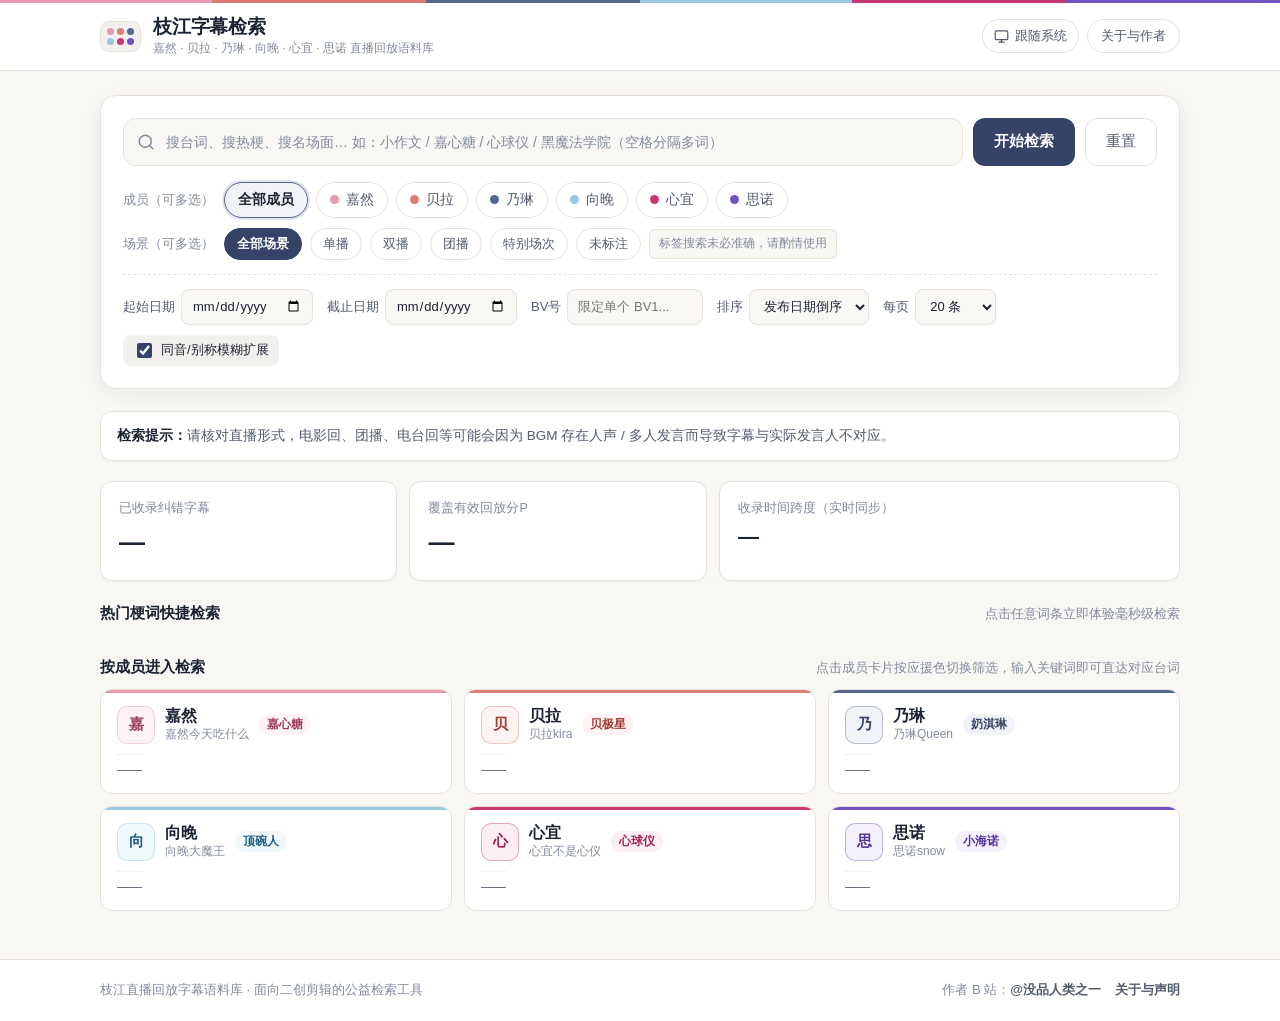
==== frontend/index.html @ accd6d3c "feat: add privacy-friendly visitor metrics (UV/PV) and auto/manual dark mode" ====
<!doctype html>
<html lang="zh-CN">
<head>
  <meta charset="utf-8" />
  <meta name="viewport" content="width=device-width, initial-scale=1" />
  <meta name="color-scheme" content="light dark" />
  <meta name="description" content="枝江直播回放 AI 字幕语料库检索：覆盖嘉然、贝拉、乃琳、向晚、心宜、思诺近 6 年直播回放，面向二创剪辑的毫秒级台词与热梗检索工具。" />
  <title>枝江字幕检索 · 直播回放台词与热梗语料库</title>
  <script>
    (function () {
      try {
        var mode = localStorage.getItem("zj_theme") || "auto";
        if (mode !== "light" && mode !== "dark" && mode !== "auto") mode = "auto";
        var isDark = mode === "dark" || (mode === "auto" && window.matchMedia && window.matchMedia("(prefers-color-scheme: dark)").matches);
        document.documentElement.dataset.themeMode = mode;
        document.documentElement.dataset.theme = isDark ? "dark" : "light";
      } catch (e) {}
    })();
  </script>
  <link rel="stylesheet" href="./styles.css?v=20261127" />
</head>
<body>
  <div class="spectrum-bar" aria-hidden="true"></div>

  <header class="site-header">
    <div class="header-inner">
      <div class="brand" id="brandHome" role="button" tabindex="0" title="返回首页总览">
        <div class="brand-mark" aria-hidden="true">
          <span style="background:var(--c-jiaran)"></span>
          <span style="background:var(--c-beila)"></span>
          <span style="background:var(--c-nailin)"></span>
          <span style="background:var(--c-xiangwan)"></span>
          <span style="background:var(--c-xinyi)"></span>
          <span style="background:var(--c-sinuo)"></span>
        </div>
        <div>
          <h1 class="brand-title">枝江字幕检索</h1>
          <span class="brand-sub">嘉然 · 贝拉 · 乃琳 · 向晚 · 心宜 · 思诺 直播回放语料库</span>
        </div>
      </div>

      <nav class="header-nav" aria-label="站点导航">
        <button type="button" class="nav-btn theme-btn" id="themeToggleBtn" title="切换显示主题（跟随系统 / 浅色 / 深色）">
          <span class="theme-icon" id="themeIcon" aria-hidden="true"></span>
          <span id="themeLabel">跟随系统</span>
        </button>
        <button type="button" class="nav-btn" id="aboutBtn">关于与作者</button>
      </nav>
    </div>
  </header>

  <main class="main-wrap">
    <section class="search-panel" aria-label="字幕检索条件">
      <form class="search-box-row" id="searchForm">
        <div class="input-shell">
          <span class="input-icon" aria-hidden="true">
            <svg width="18" height="18" viewBox="0 0 24 24" fill="none" stroke="currentColor" stroke-width="2" stroke-linecap="round" stroke-linejoin="round">
              <circle cx="11" cy="11" r="8"></circle>
              <line x1="21" y1="21" x2="16.65" y2="16.65"></line>
            </svg>
          </span>
          <input
            id="qInput"
            class="search-input"
            type="text"
            autocomplete="off"
            placeholder="搜台词、搜热梗、搜名场面… 如：小作文 / 嘉心糖 / 心球仪 / 黑魔法学院（空格分隔多词）"
          />
          <button type="button" id="clearInputBtn" class="clear-btn hidden" aria-label="清空输入">
            <svg width="15" height="15" viewBox="0 0 24 24" fill="none" stroke="currentColor" stroke-width="2.2" stroke-linecap="round">
              <line x1="18" y1="6" x2="6" y2="18"></line>
              <line x1="6" y1="6" x2="18" y2="18"></line>
            </svg>
          </button>
        </div>
        <button type="submit" class="btn btn-primary">开始检索</button>
        <button type="button" id="resetBtn" class="btn btn-ghost">重置</button>
      </form>

      <div class="member-strip" id="memberStrip" role="group" aria-label="按成员多选筛选"></div>

      <div class="scene-strip" id="sceneStrip" role="group" aria-label="按场景多选筛选">
        <span class="strip-label">场景（可多选）</span>
        <button type="button" class="scene-chip active" data-scene="">全部场景</button>
        <button type="button" class="scene-chip" data-scene="solo">单播</button>
        <button type="button" class="scene-chip" data-scene="duo">双播</button>
        <button type="button" class="scene-chip" data-scene="group">团播</button>
        <button type="button" class="scene-chip" data-scene="special">特别场次</button>
        <button type="button" class="scene-chip" data-scene="unknown">未标注</button>
        <span class="scene-caveat">标签搜索未必准确，请酌情使用</span>
      </div>

      <div class="filters-bar">
        <label class="filter-item">
          <span>起始日期</span>
          <input id="dateFrom" type="date" />
        </label>

        <label class="filter-item">
          <span>截止日期</span>
          <input id="dateTo" type="date" />
        </label>

        <label class="filter-item">
          <span>BV号</span>
          <input id="bvidFilter" type="text" placeholder="限定单个 BV1..." style="width:136px;" />
        </label>

        <label class="filter-item">
          <span>排序</span>
          <select id="sortFilter">
            <option value="date_desc">发布日期倒序</option>
            <option value="date_asc">发布日期正序</option>
            <option value="relevance">关键词相关度</option>
          </select>
        </label>

        <label class="filter-item">
          <span>每页</span>
          <select id="pageSizeFilter">
            <option value="20" selected>20 条</option>
            <option value="50">50 条</option>
            <option value="100">100 条</option>
          </select>
        </label>

        <label class="fuzzy-check" title="自动同时匹配同音字与常见别称，例如搜 小海诺 同时命中 小海螺/小螺">
          <input id="fuzzyToggle" type="checkbox" checked />
          <span>同音/别称模糊扩展</span>
        </label>
      </div>
    </section>

    <!-- 默认首页总览态（不展示全量字幕，避免加载卡顿） -->
    <section class="landing-board" id="landingBoard" aria-label="语料库总览与快捷入口">
      <div class="announcement-card hidden" id="announcementCard" aria-label="站点公告与更新动态">
        <div class="announcement-head">
          <div class="announcement-title">
            <span class="announcement-dot" aria-hidden="true"></span>
            <span>站点公告 · 更新动态</span>
          </div>
          <span class="announcement-meta" id="announcementMeta"></span>
        </div>
        <ul class="announcement-list" id="announcementList"></ul>
        <button type="button" class="announcement-toggle hidden" id="announcementToggle">展开更多公告</button>
      </div>

      <div class="notice-banner" role="note">
        <strong>检索提示：</strong>请核对直播形式，电影回、团播、电台回等可能会因为 BGM 存在人声 / 多人发言而导致字幕与实际发言人不对应。
      </div>

      <div class="stats-strip">
        <div class="stat-card">
          <div class="stat-label">已收录纠错字幕</div>
          <div class="stat-value" id="statTotalLines">—</div>
        </div>
        <div class="stat-card">
          <div class="stat-label">覆盖有效回放分P</div>
          <div class="stat-value" id="statTotalParts">—</div>
        </div>
        <div class="stat-card stat-card-wide">
          <div class="stat-label">收录时间跨度（实时同步）</div>
          <div class="stat-value stat-value-date" id="statDateRange">—</div>
          <div class="stat-latest" id="statLatestVideo"></div>
          <div class="stat-sub" id="statUpdatedAt"></div>
        </div>
      </div>

      <div>
        <div class="section-head">
          <h2>热门梗词快捷检索</h2>
          <span>点击任意词条立即体验毫秒级检索</span>
        </div>
        <div class="hot-tags" id="hotTags"></div>
      </div>

      <div>
        <div class="section-head">
          <h2>按成员进入检索</h2>
          <span>点击成员卡片按应援色切换筛选，输入关键词即可直达对应台词</span>
        </div>
        <div class="member-grid" id="memberGrid"></div>
      </div>
    </section>

    <!-- 检索结果态（含页面上方与下方双翻页/选页栏） -->
    <section class="results-section hidden" id="resultsSection" aria-label="检索结果">
      <div class="result-summary-bar">
        <span id="resultSummaryText">—</span>
        <span id="expandedHint" class="expanded-hint hidden"></span>
      </div>

      <div class="pager-bar hidden" id="pagerTop" aria-label="顶部翻页导航"></div>

      <div class="hit-list" id="hitList"></div>

      <div class="pager-bar hidden" id="pagerBottom" aria-label="底部翻页导航"></div>
    </section>
  </main>

  <footer class="site-footer">
    <div class="footer-inner">
      <div class="footer-left">
        <div>枝江直播回放字幕语料库 · 面向二创剪辑的公益检索工具</div>
        <div class="footer-metrics hidden" id="footerVisitorStats" aria-label="站点访问统计"></div>
      </div>
      <div class="footer-links">
        <span>作者 B 站：<a id="footerAuthorLink" href="https://space.bilibili.com/396896138" target="_blank" rel="noopener noreferrer">@没品人类之一</a></span>
        <a id="footerGithubLink" class="hidden" href="#" target="_blank" rel="noopener noreferrer">GitHub 开源项目</a>
        <a href="#" id="footerAboutBtn">关于与声明</a>
      </div>
    </div>
  </footer>

  <!-- 作者与开源项目弹窗 -->
  <div class="modal-backdrop hidden" id="aboutModal" role="dialog" aria-modal="true" aria-labelledby="modalTitle">
    <div class="modal-card">
      <div class="modal-head">
        <h3 id="modalTitle">关于枝江字幕检索与作者</h3>
        <button type="button" class="nav-btn" id="closeModalBtn">关闭</button>
      </div>
      <div class="info-list">
        <div class="info-row">
          <span>项目作者</span>
          <a id="modalAuthorLink" href="https://space.bilibili.com/396896138" target="_blank" rel="noopener noreferrer">B站 @没品人类之一</a>
        </div>
        <div class="info-row">
          <span>GitHub 项目</span>
          <a id="modalGithubLink" href="#" target="_blank" rel="noopener noreferrer">待配置</a>
        </div>
      </div>
      <p class="modal-note">
        本项目由 <strong>@没品人类之一</strong> 搭建，面向二创剪辑师与粉丝提供直播回放台词与名场面快速检索。
        字幕数据定期更新（主要看我什么时候有时间更新，一般不会超过三天）。
        如果你在使用过程中发现识别错词、功能 Bug、场景标签误差，或有新的热梗词条与功能建议，<strong>非常欢迎通过 B 站私信 / 评论或 GitHub Issue 反馈交流！</strong>
      </p>
      <p class="modal-note" style="margin-top:10px;">
        程序源码、纠错词表与前后端架构均已开源（2 GB 级完整 SQLite 语料文件体量较大，托管于云端只读接口，不包含在 Git 代码仓库内）。
        所有字幕来自 B 站公开直播回放自带 AI 字幕与本地语音识别补录，点击链接直达 B 站原视频，版权归原作者及对应版权方所有。
      </p>
    </div>
  </div>

  <script src="./config.js?v=20261127"></script>
  <script src="./app.js?v=20261127"></script>
</body>
</html>
---- frontend/styles.css ----
:root {
  /* 枝江暖瓷白编排基底 */
  --bg: #f8f7f4;
  --surface: #ffffff;
  --surface-subtle: #f2f0ec;
  --border: #e6e2da;
  --border-strong: #d4cfc5;
  --ink: #1b2232;
  --ink-secondary: #535c6e;
  --ink-muted: #828a9c;

  /* 6 位成员官方应援色与无障碍可读文字配对 */
  --c-jiaran: #e799b0;
  --c-jiaran-bg: #fdf3f6;
  --c-jiaran-ink: #9c3a5a;

  --c-beila: #db7d74;
  --c-beila-bg: #fdf3f2;
  --c-beila-ink: #a13a31;

  --c-nailin: #576690;
  --c-nailin-bg: #f1f3f8;
  --c-nailin-ink: #364369;

  --c-xiangwan: #9ac8e2;
  --c-xiangwan-bg: #f0f8fc;
  --c-xiangwan-ink: #225f80;

  --c-xinyi: #c93773;
  --c-xinyi-bg: #fceff4;
  --c-xinyi-ink: #9d2256;

  --c-sinuo: #7252c0;
  --c-sinuo-bg: #f4f1fb;
  --c-sinuo-ink: #513399;

  /* 动态当前主题强调色（默认枝江靛蓝，选中成员后平滑切换为其应援色） */
  --accent: #576690;
  --accent-bg: #f1f3f8;
  --accent-ink: #364369;
  --btn-primary-bg: var(--accent-ink);
  --btn-primary-fg: #ffffff;
  --header-bg: rgba(255, 255, 255, 0.92);
  --mark-bg: color-mix(in srgb, var(--m-color, #e799b0) 28%, #fff6c2);
  --mark-ink: var(--ink);
  --tag-change-bg: #eff7f1;
  --tag-change-ink: #24633e;
  --tag-change-border: #c5e3cf;
  --tag-warn-bg: #fdf6ea;
  --tag-warn-ink: #965712;
  --tag-warn-border: #f0d7ae;
  --modal-backdrop: rgba(27, 34, 50, 0.45);

  --radius-sm: 8px;
  --radius-md: 12px;
  --radius-lg: 16px;
  --shadow-sm: 0 1px 2px rgba(27, 34, 50, 0.04);
  --shadow-md: 0 6px 20px rgba(27, 34, 50, 0.06);
  --font-sans: "PingFang SC", "HarmonyOS Sans SC", "Microsoft YaHei", -apple-system, BlinkMacSystemFont, "Segoe UI", sans-serif;
  --font-mono: ui-monospace, "Cascadia Mono", "SFMono-Regular", Menlo, Consolas, monospace;
}

/* 枝江深邃夜幕主题（自动随系统切换或手动开启） */
html[data-theme="dark"] {
  color-scheme: dark;
  --bg: #11141c;
  --surface: #181c27;
  --surface-subtle: #222838;
  --border: #2c3345;
  --border-strong: #404a64;
  --ink: #eef1f8;
  --ink-secondary: #b5bfd3;
  --ink-muted: #828da6;

  --c-jiaran-bg: rgba(231, 153, 176, 0.14);
  --c-jiaran-ink: #f4b8c9;
  --c-beila-bg: rgba(219, 125, 116, 0.14);
  --c-beila-ink: #f0a39b;
  --c-nailin-bg: rgba(135, 152, 200, 0.16);
  --c-nailin-ink: #b3c1e8;
  --c-xiangwan-bg: rgba(154, 200, 226, 0.14);
  --c-xiangwan-ink: #b5DCF2;
  --c-xinyi-bg: rgba(224, 92, 148, 0.16);
  --c-xinyi-ink: #f594bc;
  --c-sinuo-bg: rgba(154, 126, 224, 0.16);
  --c-sinuo-ink: #c3b0f2;

  --accent: #8798c8;
  --accent-bg: rgba(135, 152, 200, 0.16);
  --accent-ink: #b3c1e8;
  --btn-primary-bg: var(--accent);
  --btn-primary-fg: #10131b;
  --header-bg: rgba(24, 28, 39, 0.88);
  --mark-bg: color-mix(in srgb, var(--m-color, #e799b0) 34%, #3c3217);
  --mark-ink: #fff6d1;
  --tag-change-bg: rgba(46, 160, 96, 0.16);
  --tag-change-ink: #7ee2a8;
  --tag-change-border: rgba(46, 160, 96, 0.34);
  --tag-warn-bg: rgba(230, 158, 48, 0.16);
  --tag-warn-ink: #f6c471;
  --tag-warn-border: rgba(230, 158, 48, 0.34);
  --modal-backdrop: rgba(5, 8, 15, 0.68);
  --shadow-sm: 0 1px 2px rgba(0, 0, 0, 0.25);
  --shadow-md: 0 8px 24px rgba(0, 0, 0, 0.35);
}

* {
  box-sizing: border-box;
}

html {
  scroll-behavior: smooth;
  -webkit-text-size-adjust: 100%;
}

body {
  margin: 0;
  background: var(--bg);
  color: var(--ink);
  font-family: var(--font-sans);
  font-size: 15px;
  line-height: 1.6;
  overflow-x: hidden;
  min-height: 100vh;
  display: flex;
  flex-direction: column;
}

/* 顶部 3px 枝江六色光谱识别线 */
.spectrum-bar {
  height: 3px;
  width: 100%;
  background: linear-gradient(
    90deg,
    var(--c-jiaran) 0%,
    var(--c-jiaran) 16.6%,
    var(--c-beila) 16.6%,
    var(--c-beila) 33.3%,
    var(--c-nailin) 33.3%,
    var(--c-nailin) 50%,
    var(--c-xiangwan) 50%,
    var(--c-xiangwan) 66.6%,
    var(--c-xinyi) 66.6%,
    var(--c-xinyi) 83.3%,
    var(--c-sinuo) 83.3%,
    var(--c-sinuo) 100%
  );
  position: sticky;
  top: 0;
  z-index: 40;
}

.site-header {
  background: var(--header-bg);
  backdrop-filter: blur(12px);
  -webkit-backdrop-filter: blur(12px);
  border-bottom: 1px solid var(--border);
  position: sticky;
  top: 3px;
  z-index: 30;
}

.header-inner {
  max-width: 1120px;
  margin: 0 auto;
  padding: 12px 20px;
  display: flex;
  align-items: center;
  justify-content: space-between;
  gap: 16px;
}

.brand {
  display: flex;
  align-items: center;
  gap: 12px;
  text-decoration: none;
  color: inherit;
  cursor: pointer;
}

.brand-mark {
  display: grid;
  grid-template-columns: repeat(3, 7px);
  gap: 3px;
  padding: 6px;
  background: var(--surface-subtle);
  border: 1px solid var(--border);
  border-radius: 9px;
}

.brand-mark span {
  width: 7px;
  height: 7px;
  border-radius: 50%;
  display: block;
}

.brand-title {
  margin: 0;
  font-size: clamp(16px, 2vw, 19px);
  font-weight: 700;
  letter-spacing: -0.01em;
  line-height: 1.25;
}

.brand-sub {
  font-size: 12px;
  color: var(--ink-muted);
  display: block;
}

.header-nav {
  display: flex;
  align-items: center;
  gap: 8px;
}

.nav-btn {
  display: inline-flex;
  align-items: center;
  gap: 6px;
  padding: 7px 13px;
  border-radius: 999px;
  border: 1px solid var(--border);
  background: var(--surface);
  color: var(--ink-secondary);
  font-size: 13px;
  font-weight: 500;
  text-decoration: none;
  cursor: pointer;
  transition: border-color 0.15s, background 0.15s, color 0.15s;
}

.nav-btn:hover {
  border-color: var(--border-strong);
  background: var(--surface-subtle);
  color: var(--ink);
}

.theme-btn {
  padding: 7px 11px;
}

.theme-icon {
  display: inline-flex;
  align-items: center;
  justify-content: center;
  width: 15px;
  height: 15px;
}

.main-wrap {
  max-width: 1120px;
  width: 100%;
  margin: 0 auto;
  padding: 24px 20px 48px;
  flex: 1;
}

/* 搜索主控面板 */
.search-panel {
  background: var(--surface);
  border: 1px solid var(--border);
  border-radius: var(--radius-lg);
  padding: 22px;
  box-shadow: var(--shadow-md);
  transition: border-color 0.2s;
}

.search-box-row {
  display: flex;
  gap: 10px;
  align-items: stretch;
}

.input-shell {
  position: relative;
  flex: 1;
  display: flex;
  align-items: center;
}

.input-icon {
  position: absolute;
  left: 14px;
  color: var(--ink-muted);
  pointer-events: none;
  display: inline-flex;
}

.search-input {
  width: 100%;
  min-height: 48px;
  padding: 11px 40px 11px 42px;
  font-size: 15.5px;
  font-family: inherit;
  color: var(--ink);
  background: var(--bg);
  border: 1.5px solid var(--border);
  border-radius: var(--radius-md);
  outline: none;
  transition: border-color 0.15s, background 0.15s, box-shadow 0.15s;
}

.search-input::placeholder {
  color: var(--ink-muted);
  font-size: 14px;
}

.search-input:focus {
  background: var(--surface);
  border-color: var(--accent);
  box-shadow: 0 0 0 3px color-mix(in srgb, var(--accent) 16%, transparent);
}

.clear-btn {
  position: absolute;
  right: 10px;
  width: 28px;
  height: 28px;
  border: none;
  background: transparent;
  color: var(--ink-muted);
  border-radius: 50%;
  cursor: pointer;
  display: inline-flex;
  align-items: center;
  justify-content: center;
}

.clear-btn:hover {
  background: var(--surface-subtle);
  color: var(--ink);
}

.btn {
  display: inline-flex;
  align-items: center;
  justify-content: center;
  gap: 6px;
  min-height: 44px;
  padding: 0 20px;
  border-radius: var(--radius-md);
  border: 1px solid transparent;
  font-family: inherit;
  font-size: 14.5px;
  font-weight: 600;
  cursor: pointer;
  transition: transform 0.1s, opacity 0.15s, background 0.15s, border-color 0.15s;
  white-space: nowrap;
}

.btn:active {
  transform: translateY(1px);
}

.btn-primary {
  background: var(--btn-primary-bg);
  color: var(--btn-primary-fg);
}

.btn-primary:hover {
  opacity: 0.92;
}

.btn-ghost {
  background: var(--surface);
  color: var(--ink-secondary);
  border-color: var(--border);
  font-weight: 500;
}

.btn-ghost:hover {
  background: var(--surface-subtle);
  color: var(--ink);
}

.btn:disabled {
  opacity: 0.4;
  cursor: not-allowed;
  transform: none;
}

/* 成员应援色筛选条 */
.member-strip {
  display: flex;
  flex-wrap: wrap;
  gap: 8px;
  margin-top: 16px;
  align-items: center;
}

.strip-label {
  font-size: 13px;
  color: var(--ink-muted);
  margin-right: 2px;
}

.member-chip {
  display: inline-flex;
  align-items: center;
  gap: 7px;
  min-height: 36px;
  padding: 6px 13px;
  border-radius: 999px;
  border: 1.5px solid var(--border);
  background: var(--surface);
  color: var(--ink-secondary);
  font-family: inherit;
  font-size: 13.5px;
  font-weight: 500;
  cursor: pointer;
  transition: all 0.15s ease;
}

.member-chip:hover {
  border-color: var(--chip-color, var(--border-strong));
  background: var(--chip-bg, var(--surface-subtle));
  color: var(--chip-ink, var(--ink));
}

.member-chip.active {
  border-color: var(--chip-color, var(--ink));
  background: var(--chip-bg, var(--surface-subtle));
  color: var(--chip-ink, var(--ink));
  font-weight: 700;
  box-shadow: 0 0 0 2px color-mix(in srgb, var(--chip-color, #576690) 18%, transparent);
}

.color-dot {
  width: 9px;
  height: 9px;
  border-radius: 50%;
  flex-shrink: 0;
  background: var(--chip-color, #576690);
}

/* 场景多选条 */
.scene-strip {
  display: flex;
  flex-wrap: wrap;
  gap: 8px;
  margin-top: 10px;
  align-items: center;
}

.scene-chip {
  display: inline-flex;
  align-items: center;
  min-height: 32px;
  padding: 4px 12px;
  border-radius: 999px;
  border: 1px solid var(--border);
  background: var(--surface);
  color: var(--ink-secondary);
  font-family: inherit;
  font-size: 13px;
  font-weight: 500;
  cursor: pointer;
  transition: all 0.14s ease;
}

.scene-chip:hover {
  border-color: var(--accent);
  background: var(--accent-bg);
  color: var(--accent-ink);
}

.scene-chip.active {
  border-color: var(--btn-primary-bg);
  background: var(--btn-primary-bg);
  color: var(--btn-primary-fg);
  font-weight: 600;
}

/* 二级筛选栏 */
.filters-bar {
  margin-top: 14px;
  padding-top: 14px;
  border-top: 1px dashed var(--border);
  display: flex;
  flex-wrap: wrap;
  gap: 10px 14px;
  align-items: center;
  font-size: 13px;
  color: var(--ink-secondary);
}

.filter-item {
  display: inline-flex;
  align-items: center;
  gap: 6px;
}

.filter-item select,
.filter-item input[type="date"],
.filter-item input[type="text"] {
  min-height: 36px;
  padding: 5px 10px;
  border: 1px solid var(--border);
  border-radius: var(--radius-sm);
  background: var(--bg);
  color: var(--ink);
  font-family: inherit;
  font-size: 13px;
  outline: none;
}

.filter-item select:focus,
.filter-item input:focus {
  border-color: var(--accent);
  background: var(--surface);
}

.fuzzy-check {
  display: inline-flex;
  align-items: center;
  gap: 6px;
  cursor: pointer;
  user-select: none;
  padding: 5px 10px;
  border-radius: var(--radius-sm);
  background: var(--surface-subtle);
  color: var(--ink);
  font-weight: 500;
}

.fuzzy-check input {
  accent-color: var(--accent-ink);
  width: 15px;
  height: 15px;
}

.scene-caveat {
  font-size: 12px;
  color: var(--ink-muted);
  background: var(--bg);
  border: 1px solid var(--border);
  border-radius: 6px;
  padding: 4px 9px;
}

.announcement-card {
  background: var(--surface);
  border: 1px solid var(--border);
  border-left: 3.5px solid var(--accent);
  border-radius: var(--radius-md);
  padding: 13px 16px;
  box-shadow: var(--shadow-sm);
}

.announcement-head {
  display: flex;
  align-items: center;
  justify-content: space-between;
  gap: 10px;
  margin-bottom: 8px;
}

.announcement-title {
  display: inline-flex;
  align-items: center;
  gap: 7px;
  font-size: 13.5px;
  font-weight: 700;
  color: var(--ink);
}

.announcement-dot {
  width: 7px;
  height: 7px;
  border-radius: 50%;
  background: var(--accent);
  box-shadow: 0 0 0 3px color-mix(in srgb, var(--accent) 22%, transparent);
  flex-shrink: 0;
}

.announcement-meta {
  font-size: 12px;
  color: var(--ink-muted);
  font-variant-numeric: tabular-nums;
}

.announcement-list {
  list-style: none;
  margin: 0;
  padding: 0;
  display: flex;
  flex-direction: column;
  gap: 7px;
}

.announcement-item {
  display: flex;
  align-items: baseline;
  gap: 9px;
  font-size: 13.5px;
  line-height: 1.6;
  color: var(--ink-secondary);
}

.announcement-tag {
  display: inline-flex;
  align-items: center;
  padding: 1px 8px;
  border-radius: 999px;
  font-size: 11.5px;
  font-weight: 600;
  white-space: nowrap;
  flex-shrink: 0;
  border: 1px solid transparent;
}

.announcement-tag.tag-info {
  background: var(--accent-bg);
  color: var(--accent-ink);
  border-color: color-mix(in srgb, var(--accent) 28%, transparent);
}

.announcement-tag.tag-change {
  background: var(--tag-change-bg);
  color: var(--tag-change-ink);
  border-color: var(--tag-change-border);
}

.announcement-tag.tag-warn {
  background: var(--tag-warn-bg);
  color: var(--tag-warn-ink);
  border-color: var(--tag-warn-border);
}

.announcement-text {
  flex: 1;
  min-width: 0;
  color: var(--ink);
}

.announcement-date {
  font-size: 12px;
  color: var(--ink-muted);
  white-space: nowrap;
  font-variant-numeric: tabular-nums;
  flex-shrink: 0;
}

.announcement-toggle {
  margin-top: 8px;
  padding: 0;
  border: none;
  background: transparent;
  color: var(--accent-ink);
  font-family: inherit;
  font-size: 12.5px;
  font-weight: 600;
  cursor: pointer;
}

.announcement-toggle:hover {
  text-decoration: underline;
}

.notice-banner {
  background: var(--surface);
  border: 1px solid var(--border);
  border-radius: var(--radius-md);
  padding: 13px 16px;
  font-size: 13.5px;
  line-height: 1.65;
  color: var(--ink-secondary);
  box-shadow: var(--shadow-sm);
}

.notice-banner strong {
  color: var(--ink);
}

/* 首页空查询引导面板（不拉取全量字幕，避免卡顿） */
.landing-board {
  margin-top: 22px;
  display: flex;
  flex-direction: column;
  gap: 20px;
}

.stats-strip {
  display: grid;
  grid-template-columns: minmax(0, 1fr) minmax(0, 1fr) minmax(0, 1.55fr);
  gap: 12px;
}

.stat-card {
  background: var(--surface);
  border: 1px solid var(--border);
  border-radius: var(--radius-md);
  padding: 16px 18px;
  box-shadow: var(--shadow-sm);
}

.stat-label {
  font-size: 12.5px;
  color: var(--ink-muted);
  margin-bottom: 4px;
}

.stat-value {
  font-size: clamp(20px, 2.6vw, 26px);
  font-weight: 700;
  letter-spacing: -0.02em;
  color: var(--ink);
  font-variant-numeric: tabular-nums;
}

.stat-value-date {
  font-size: clamp(16px, 1.9vw, 21px);
  line-height: 1.35;
}

.stat-latest {
  margin-top: 6px;
  font-size: 12.5px;
  line-height: 1.45;
  color: var(--ink-secondary);
  display: -webkit-box;
  -webkit-line-clamp: 2;
  -webkit-box-orient: vertical;
  overflow: hidden;
}

.stat-latest:empty {
  display: none;
}

.stat-latest-label {
  color: var(--ink-muted);
}

.stat-latest-up {
  display: inline-block;
  font-weight: 600;
  color: var(--latest-ink, var(--accent-ink));
  margin-right: 3px;
}

.stat-latest a {
  color: var(--ink);
  text-decoration: none;
  border-bottom: 1px dashed var(--border-strong);
  transition: color 0.14s, border-color 0.14s;
}

.stat-latest a:hover {
  color: var(--accent-ink);
  border-bottom-color: var(--accent-ink);
}

.stat-sub {
  margin-top: 4px;
  font-size: 12px;
  color: var(--ink-muted);
  font-variant-numeric: tabular-nums;
}

.section-head {
  display: flex;
  align-items: baseline;
  justify-content: space-between;
  gap: 12px;
  margin-bottom: 10px;
}

.section-head h2 {
  margin: 0;
  font-size: 15px;
  font-weight: 700;
  color: var(--ink);
}

.section-head span {
  font-size: 12.5px;
  color: var(--ink-muted);
}

.hot-tags {
  display: flex;
  flex-wrap: wrap;
  gap: 8px;
}

.hot-tag {
  min-height: 34px;
  padding: 5px 13px;
  border-radius: 999px;
  border: 1px solid var(--border);
  background: var(--surface);
  color: var(--ink-secondary);
  font-family: inherit;
  font-size: 13px;
  cursor: pointer;
  transition: all 0.15s;
}

.hot-tag:hover {
  border-color: var(--accent);
  background: var(--accent-bg);
  color: var(--accent-ink);
}

.member-grid {
  display: grid;
  grid-template-columns: repeat(3, minmax(0, 1fr));
  gap: 12px;
}

.member-card {
  background: var(--surface);
  border: 1px solid var(--border);
  border-radius: var(--radius-md);
  padding: 16px;
  cursor: pointer;
  text-align: left;
  font-family: inherit;
  display: flex;
  flex-direction: column;
  gap: 10px;
  transition: transform 0.15s, border-color 0.15s, box-shadow 0.15s;
  position: relative;
  overflow: hidden;
}

.member-card::before {
  content: "";
  position: absolute;
  top: 0;
  left: 0;
  right: 0;
  height: 3px;
  background: var(--m-color);
}

.member-card:hover {
  transform: translateY(-2px);
  border-color: var(--m-color);
  box-shadow: var(--shadow-md);
}

.member-card-top {
  display: flex;
  align-items: center;
  justify-content: space-between;
  gap: 10px;
}

.member-avatar {
  width: 38px;
  height: 38px;
  border-radius: 10px;
  background: var(--m-bg);
  color: var(--m-ink);
  border: 1px solid color-mix(in srgb, var(--m-color) 40%, transparent);
  display: inline-flex;
  align-items: center;
  justify-content: center;
  font-weight: 700;
  font-size: 15px;
  flex-shrink: 0;
}

.member-id {
  display: flex;
  align-items: center;
  gap: 10px;
  min-width: 0;
}

.member-name {
  font-size: 15.5px;
  font-weight: 700;
  color: var(--ink);
  line-height: 1.2;
}

.member-official {
  font-size: 12px;
  color: var(--ink-muted);
  white-space: nowrap;
  overflow: hidden;
  text-overflow: ellipsis;
}

.fan-pill {
  font-size: 11.5px;
  font-weight: 600;
  padding: 3px 8px;
  border-radius: 999px;
  background: var(--m-bg);
  color: var(--m-ink);
  flex-shrink: 0;
}

.member-card-stats {
  display: flex;
  justify-content: space-between;
  font-size: 12.5px;
  color: var(--ink-secondary);
  padding-top: 8px;
  border-top: 1px solid var(--surface-subtle);
  font-variant-numeric: tabular-nums;
}

/* 检索结果区域与上下翻页栏 */
.results-section {
  margin-top: 20px;
}

.result-summary-bar {
  display: flex;
  flex-wrap: wrap;
  justify-content: space-between;
  align-items: center;
  gap: 10px;
  margin-bottom: 12px;
  font-size: 13.5px;
  color: var(--ink-secondary);
}

.expanded-hint {
  display: inline-flex;
  flex-wrap: wrap;
  gap: 6px;
  align-items: center;
  font-size: 12.5px;
  color: var(--accent-ink);
  background: var(--accent-bg);
  padding: 4px 10px;
  border-radius: 999px;
}

.pager-bar {
  display: flex;
  flex-wrap: wrap;
  align-items: center;
  justify-content: space-between;
  gap: 10px;
  background: var(--surface);
  border: 1px solid var(--border);
  border-radius: var(--radius-md);
  padding: 10px 14px;
  margin: 12px 0;
}

.pager-nav {
  display: flex;
  flex-wrap: wrap;
  align-items: center;
  gap: 5px;
}

.page-btn {
  min-width: 36px;
  min-height: 36px;
  padding: 0 10px;
  border-radius: var(--radius-sm);
  border: 1px solid var(--border);
  background: var(--surface);
  color: var(--ink-secondary);
  font-family: inherit;
  font-size: 13px;
  font-weight: 500;
  cursor: pointer;
  transition: all 0.12s;
  font-variant-numeric: tabular-nums;
}

.page-btn:hover:not(:disabled) {
  border-color: var(--accent);
  color: var(--accent-ink);
  background: var(--accent-bg);
}

.page-btn.active {
  background: var(--btn-primary-bg);
  border-color: var(--btn-primary-bg);
  color: var(--btn-primary-fg);
  font-weight: 700;
}

.page-btn:disabled {
  opacity: 0.38;
  cursor: not-allowed;
}

.page-ellipsis {
  padding: 0 4px;
  color: var(--ink-muted);
  font-size: 13px;
}

.pager-jump {
  display: flex;
  align-items: center;
  gap: 6px;
  font-size: 13px;
  color: var(--ink-secondary);
}

.pager-jump input {
  width: 62px;
  min-height: 34px;
  padding: 4px 8px;
  border: 1px solid var(--border);
  border-radius: var(--radius-sm);
  background: var(--bg);
  color: var(--ink);
  font-family: inherit;
  font-size: 13px;
  text-align: center;
}

.pager-jump input:focus {
  outline: none;
  border-color: var(--accent);
  background: var(--surface);
}

/* 字幕结果卡片 */
.hit-list {
  display: flex;
  flex-direction: column;
  gap: 10px;
}

.hit-card {
  background: var(--surface);
  border: 1px solid var(--border);
  border-radius: var(--radius-md);
  padding: 15px 18px;
  box-shadow: var(--shadow-sm);
  transition: border-color 0.15s, box-shadow 0.15s;
}

.hit-card:hover {
  border-color: var(--m-color, var(--border-strong));
  box-shadow: var(--shadow-md);
}

.hit-meta {
  display: flex;
  flex-wrap: wrap;
  align-items: center;
  gap: 8px;
  font-size: 12.5px;
  color: var(--ink-muted);
  margin-bottom: 9px;
}

.badge {
  display: inline-flex;
  align-items: center;
  gap: 5px;
  padding: 2px 9px;
  border-radius: 999px;
  font-size: 12px;
  font-weight: 600;
}

.badge-member {
  background: var(--m-bg, var(--surface-subtle));
  color: var(--m-ink, var(--ink));
  border: 1px solid color-mix(in srgb, var(--m-color, #576690) 35%, transparent);
}

.badge-scene {
  background: var(--surface-subtle);
  color: var(--ink-secondary);
  font-weight: 500;
}

.badge-time {
  font-family: var(--font-mono);
  background: var(--bg);
  color: var(--ink);
  border: 1px solid var(--border);
  border-radius: 6px;
  font-weight: 600;
}

.hit-content {
  font-size: 16.5px;
  line-height: 1.7;
  color: var(--ink);
  text-wrap: pretty;
  word-break: break-word;
}

mark {
  background: var(--mark-bg);
  color: var(--mark-ink);
  padding: 1px 3px;
  border-radius: 4px;
  font-weight: 600;
}

.hit-foot {
  margin-top: 10px;
  padding-top: 9px;
  border-top: 1px solid var(--surface-subtle);
  display: flex;
  flex-wrap: wrap;
  justify-content: space-between;
  align-items: center;
  gap: 8px 14px;
  font-size: 12.5px;
  color: var(--ink-muted);
}

.hit-title {
  flex: 1;
  min-width: 200px;
}

.hit-actions {
  display: flex;
  flex-wrap: wrap;
  gap: 10px;
  align-items: center;
}

.act-link {
  display: inline-flex;
  align-items: center;
  gap: 4px;
  background: none;
  border: none;
  padding: 4px 6px;
  border-radius: 6px;
  color: var(--m-ink, var(--accent-ink));
  font-family: inherit;
  font-size: 12.5px;
  font-weight: 600;
  text-decoration: none;
  cursor: pointer;
}

.act-link:hover {
  background: var(--m-bg, var(--accent-bg));
}

.ctx-drawer {
  margin-top: 10px;
  padding: 12px 14px;
  background: var(--bg);
  border: 1px solid var(--border);
  border-radius: var(--radius-sm);
  font-size: 13.5px;
  line-height: 1.65;
}

.ctx-row {
  display: flex;
  gap: 10px;
  padding: 3px 0;
}

.ctx-row.is-hit {
  font-weight: 700;
  color: var(--m-ink, var(--accent-ink));
}

.ctx-ts {
  font-family: var(--font-mono);
  font-size: 12px;
  color: var(--ink-muted);
  min-width: 62px;
  flex-shrink: 0;
}

.state-box {
  background: var(--surface);
  border: 1px solid var(--border);
  border-radius: var(--radius-md);
  padding: 42px 20px;
  text-align: center;
  color: var(--ink-secondary);
}

/* 页脚与作者信息 */
.site-footer {
  border-top: 1px solid var(--border);
  background: var(--surface);
  margin-top: auto;
}

.footer-inner {
  max-width: 1120px;
  margin: 0 auto;
  padding: 20px;
  display: flex;
  flex-wrap: wrap;
  justify-content: space-between;
  align-items: center;
  gap: 12px;
  font-size: 13px;
  color: var(--ink-muted);
}

.footer-left {
  display: flex;
  flex-direction: column;
  gap: 5px;
}

.footer-metrics {
  display: inline-flex;
  align-items: center;
  gap: 7px;
  font-size: 12px;
  color: var(--ink-secondary);
  font-variant-numeric: tabular-nums;
}

.footer-metrics-dot {
  width: 6px;
  height: 6px;
  border-radius: 50%;
  background: var(--accent);
  flex-shrink: 0;
}

.footer-metrics strong {
  color: var(--ink);
  font-weight: 600;
}

.footer-links {
  display: flex;
  flex-wrap: wrap;
  gap: 14px;
  align-items: center;
}

.footer-links a {
  color: var(--ink-secondary);
  text-decoration: none;
  font-weight: 600;
}

.footer-links a:hover {
  color: var(--accent-ink);
  text-decoration: underline;
}

/* 关于 / 作者弹窗 */
.modal-backdrop {
  position: fixed;
  inset: 0;
  background: var(--modal-backdrop);
  backdrop-filter: blur(4px);
  z-index: 60;
  display: flex;
  align-items: center;
  justify-content: center;
  padding: 16px;
}

.modal-card {
  background: var(--surface);
  border: 1px solid var(--border);
  border-radius: var(--radius-lg);
  max-width: 540px;
  width: 100%;
  padding: 24px;
  box-shadow: 0 20px 50px rgba(27, 34, 50, 0.18);
}

.modal-head {
  display: flex;
  justify-content: space-between;
  align-items: center;
  margin-bottom: 14px;
}

.modal-head h3 {
  margin: 0;
  font-size: 18px;
}

.info-list {
  display: flex;
  flex-direction: column;
  gap: 10px;
  margin: 14px 0 18px;
}

.info-row {
  display: flex;
  justify-content: space-between;
  align-items: center;
  gap: 12px;
  padding: 11px 14px;
  background: var(--bg);
  border: 1px solid var(--border);
  border-radius: var(--radius-sm);
  font-size: 13.5px;
}

.info-row a {
  color: var(--accent-ink);
  font-weight: 600;
  text-decoration: none;
  word-break: break-all;
}

.info-row a:hover {
  text-decoration: underline;
}

.modal-note {
  font-size: 12.5px;
  line-height: 1.65;
  color: var(--ink-muted);
  margin: 0;
}

.hidden {
  display: none !important;
}

/* 平板适配 */
@media (max-width: 900px) {
  .stats-strip {
    grid-template-columns: repeat(2, minmax(0, 1fr));
  }
  .stat-card-wide {
    grid-column: 1 / -1;
  }
  .member-grid {
    grid-template-columns: repeat(2, minmax(0, 1fr));
  }
}

/* 手机端深度适配 */
@media (max-width: 640px) {
  .header-inner {
    padding: 10px 14px;
  }
  .brand-sub {
    display: none;
  }
  #themeLabel {
    display: none;
  }
  .theme-btn {
    padding: 7px 9px;
  }
  .main-wrap {
    padding: 14px 12px 36px;
  }
  .search-panel {
    padding: 14px;
    border-radius: var(--radius-md);
  }
  .search-box-row {
    flex-direction: column;
  }
  .search-box-row .btn {
    width: 100%;
    min-height: 44px;
  }
  .member-strip {
    flex-wrap: nowrap;
    overflow-x: auto;
    padding-bottom: 4px;
    -webkit-overflow-scrolling: touch;
  }
  .member-chip {
    flex-shrink: 0;
    min-height: 38px;
  }
  .stats-strip {
    grid-template-columns: 1fr;
  }
  .announcement-item {
    flex-wrap: wrap;
    gap: 5px 8px;
  }
  .announcement-date {
    margin-left: auto;
  }
  .member-grid {
    grid-template-columns: 1fr;
  }
  .filter-item {
    width: 100%;
    justify-content: space-between;
  }
  .filter-item select,
  .filter-item input[type="date"],
  .filter-item input[type="text"] {
    flex: 1;
    max-width: 68%;
  }
  .pager-bar {
    flex-direction: column;
    align-items: stretch;
  }
  .pager-nav {
    justify-content: center;
  }
  .pager-jump {
    justify-content: center;
  }
  .hit-card {
    padding: 13px 14px;
  }
  .hit-content {
    font-size: 15.5px;
  }
  .footer-inner {
    flex-direction: column;
    align-items: flex-start;
  }
}

@media (prefers-reduced-motion: reduce) {
  * {
    transition: none !important;
    scroll-behavior: auto !important;
  }
}
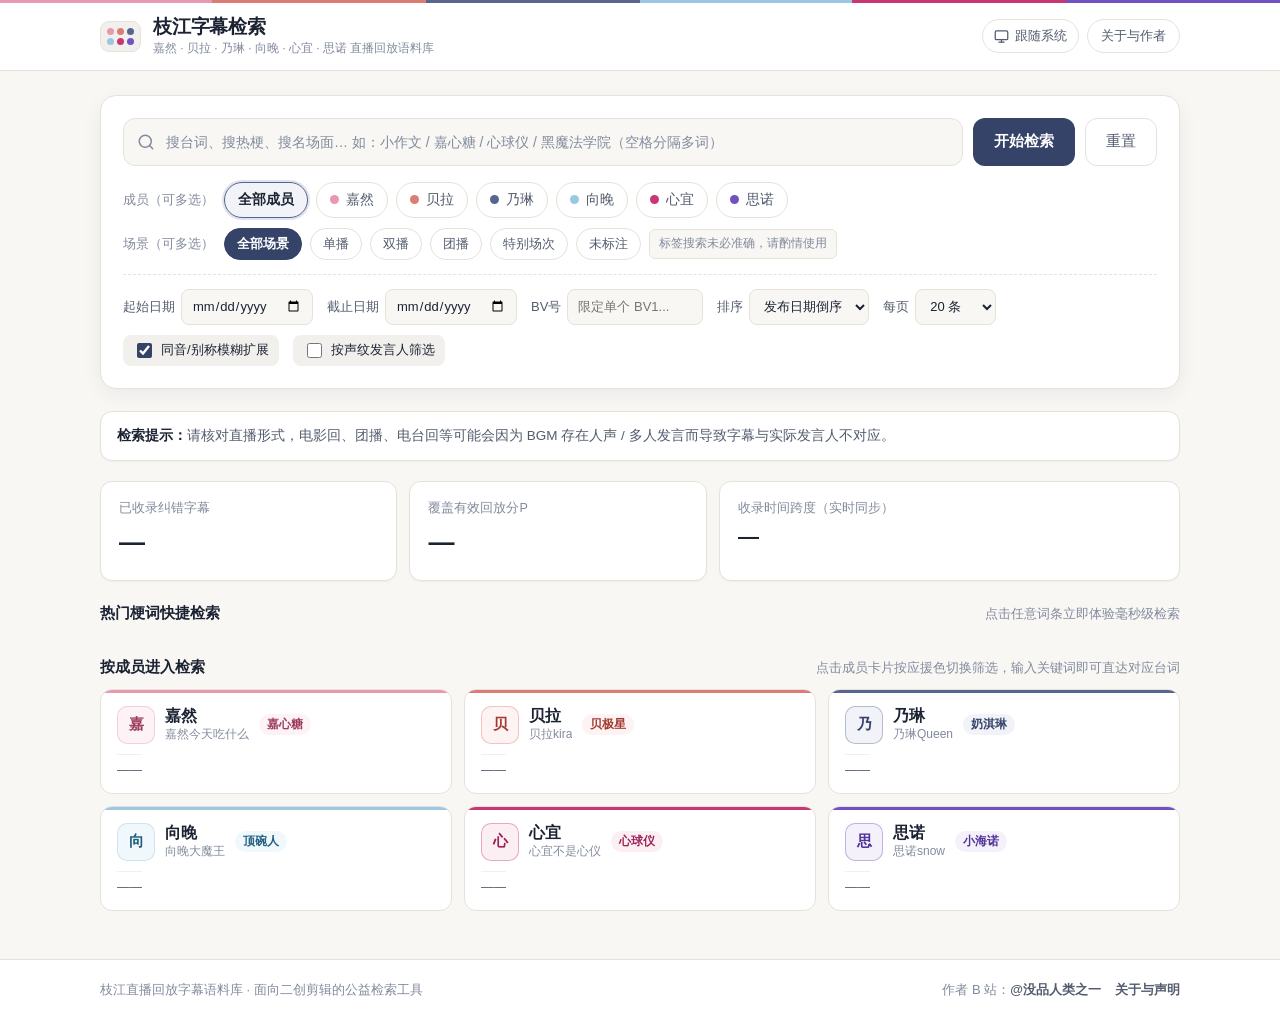
==== commit 91097a47: "feat: add production cross-era voiceprint speaker ID engine, lightweight cloud speaker sync, /debug " ====
--- a/frontend/index.html
+++ b/frontend/index.html
@@ -17,7 +17,7 @@
       } catch (e) {}
     })();
   </script>
-  <link rel="stylesheet" href="./styles.css?v=20261127" />
+  <link rel="stylesheet" href="./styles.css?v=20261127b" />
 </head>
 <body>
   <div class="spectrum-bar" aria-hidden="true"></div>
@@ -128,6 +128,11 @@
           <input id="fuzzyToggle" type="checkbox" checked />
           <span>同音/别称模糊扩展</span>
         </label>
+
+        <label class="fuzzy-check" title="按声纹识别出的实际发言人跨频道精准筛选，并自动过滤电影/动画/游戏原声">
+          <input id="speakerFilterToggle" type="checkbox" />
+          <span>按声纹发言人筛选</span>
+        </label>
       </div>
     </section>
 
@@ -241,7 +246,7 @@
     </div>
   </div>
 
-  <script src="./config.js?v=20261127"></script>
-  <script src="./app.js?v=20261127"></script>
+  <script src="./config.js?v=20261127b"></script>
+  <script src="./app.js?v=20261127b"></script>
 </body>
 </html>
--- a/frontend/styles.css
+++ b/frontend/styles.css
@@ -1076,6 +1076,35 @@
   font-weight: 500;
 }
 
+.badge-speaker {
+  background: var(--sp-bg, var(--accent-bg));
+  color: var(--sp-ink, var(--accent-ink));
+  border: 1px solid color-mix(in srgb, var(--sp-color, var(--accent)) 38%, transparent);
+  font-weight: 600;
+}
+
+.badge-speaker-ok {
+  background: var(--tag-change-bg);
+  color: var(--tag-change-ink);
+  border: 1px solid var(--tag-change-border);
+  font-weight: 500;
+}
+
+.badge-speaker-other {
+  background: var(--surface-subtle);
+  color: var(--ink-muted);
+  border: 1px dashed var(--border-strong);
+  font-weight: 500;
+}
+
+.ctx-speaker {
+  font-size: 11.5px;
+  font-weight: 600;
+  color: var(--accent-ink);
+  white-space: nowrap;
+  flex-shrink: 0;
+}
+
 .badge-time {
   font-family: var(--font-mono);
   background: var(--bg);
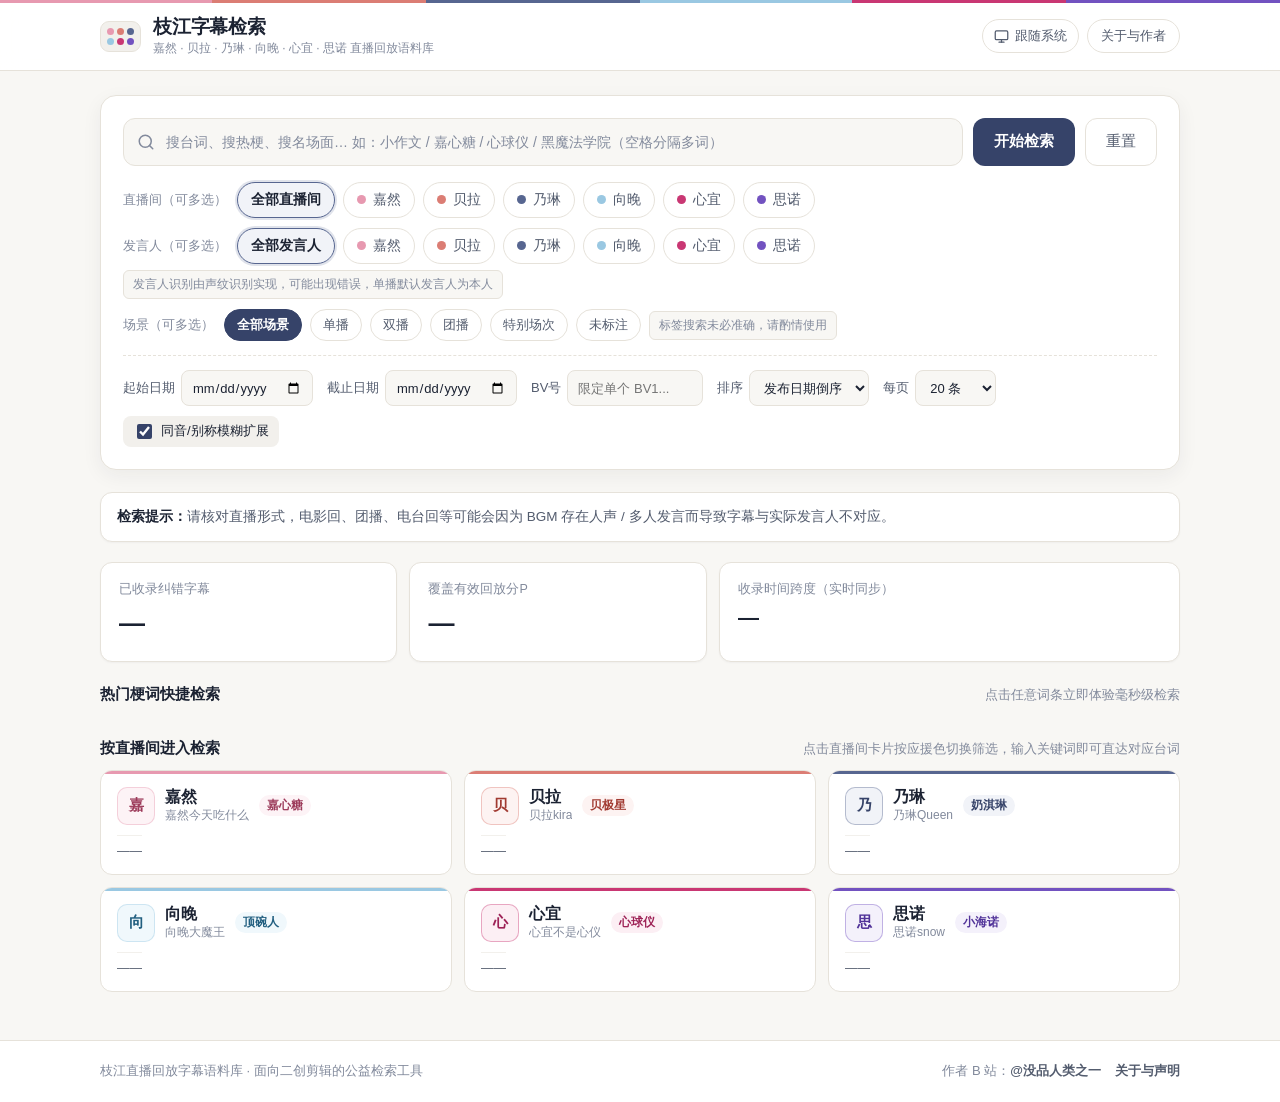
==== commit 3a13b4e2: "feat(search): separate live-room (up_name) and voiceprint speaker filters with solo fallback" ====
--- a/frontend/index.html
+++ b/frontend/index.html
@@ -17,7 +17,7 @@
       } catch (e) {}
     })();
   </script>
-  <link rel="stylesheet" href="./styles.css?v=20261127b" />
+  <link rel="stylesheet" href="./styles.css?v=20261127c" />
 </head>
 <body>
   <div class="spectrum-bar" aria-hidden="true"></div>
@@ -77,7 +77,12 @@
         <button type="button" id="resetBtn" class="btn btn-ghost">重置</button>
       </form>
 
-      <div class="member-strip" id="memberStrip" role="group" aria-label="按成员多选筛选"></div>
+      <div class="member-strip" id="memberStrip" role="group" aria-label="按直播间多选筛选"></div>
+
+      <div class="member-strip speaker-strip" id="speakerStrip" role="group" aria-label="按发言人多选筛选"></div>
+      <div class="strip-caveat-row">
+        <span class="scene-caveat">发言人识别由声纹识别实现，可能出现错误，单播默认发言人为本人</span>
+      </div>
 
       <div class="scene-strip" id="sceneStrip" role="group" aria-label="按场景多选筛选">
         <span class="strip-label">场景（可多选）</span>
@@ -128,11 +133,6 @@
           <input id="fuzzyToggle" type="checkbox" checked />
           <span>同音/别称模糊扩展</span>
         </label>
-
-        <label class="fuzzy-check" title="按声纹识别出的实际发言人跨频道精准筛选，并自动过滤电影/动画/游戏原声">
-          <input id="speakerFilterToggle" type="checkbox" />
-          <span>按声纹发言人筛选</span>
-        </label>
       </div>
     </section>
 
@@ -181,8 +181,8 @@
 
       <div>
         <div class="section-head">
-          <h2>按成员进入检索</h2>
-          <span>点击成员卡片按应援色切换筛选，输入关键词即可直达对应台词</span>
+          <h2>按直播间进入检索</h2>
+          <span>点击直播间卡片按应援色切换筛选，输入关键词即可直达对应台词</span>
         </div>
         <div class="member-grid" id="memberGrid"></div>
       </div>
@@ -246,7 +246,7 @@
     </div>
   </div>
 
-  <script src="./config.js?v=20261127b"></script>
-  <script src="./app.js?v=20261127b"></script>
+  <script src="./config.js?v=20261127c"></script>
+  <script src="./app.js?v=20261127c"></script>
 </body>
 </html>
--- a/frontend/styles.css
+++ b/frontend/styles.css
@@ -395,6 +395,18 @@
   font-size: 13px;
   color: var(--ink-muted);
   margin-right: 2px;
+  flex-shrink: 0;
+}
+
+.speaker-strip {
+  margin-top: 10px;
+}
+
+.strip-caveat-row {
+  margin-top: 6px;
+  display: flex;
+  flex-wrap: wrap;
+  align-items: center;
 }
 
 .member-chip {
@@ -1094,6 +1106,13 @@
   background: var(--surface-subtle);
   color: var(--ink-muted);
   border: 1px dashed var(--border-strong);
+  font-weight: 500;
+}
+
+.badge-speaker-solo {
+  background: var(--bg);
+  color: var(--ink-secondary);
+  border: 1px solid var(--border);
   font-weight: 500;
 }
 
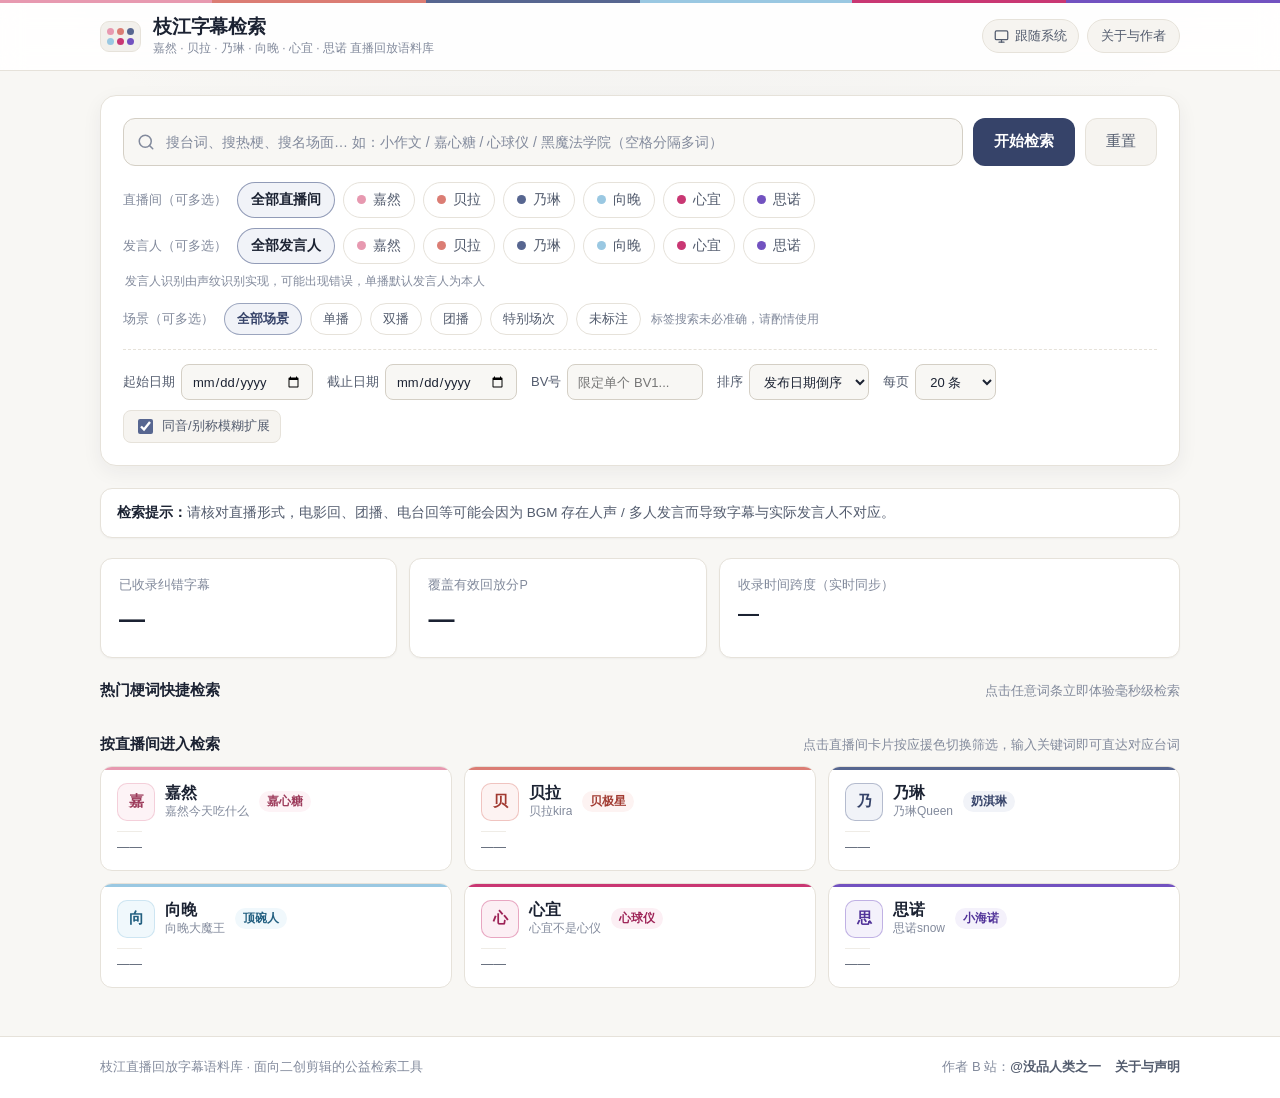
==== commit 43711df3: "style(frontend): unify light/dark UI structure and refine dark theme with pure charcoal surfaces and" ====
--- a/frontend/index.html
+++ b/frontend/index.html
@@ -17,7 +17,7 @@
       } catch (e) {}
     })();
   </script>
-  <link rel="stylesheet" href="./styles.css?v=20261127c" />
+  <link rel="stylesheet" href="./styles.css?v=20261127h" />
 </head>
 <body>
   <div class="spectrum-bar" aria-hidden="true"></div>
@@ -246,7 +246,7 @@
     </div>
   </div>
 
-  <script src="./config.js?v=20261127c"></script>
-  <script src="./app.js?v=20261127c"></script>
+  <script src="./config.js?v=20261127h"></script>
+  <script src="./app.js?v=20261127h"></script>
 </body>
 </html>
--- a/frontend/styles.css
+++ b/frontend/styles.css
@@ -1,13 +1,25 @@
 :root {
   /* 枝江暖瓷白编排基底 */
   --bg: #f8f7f4;
+  --bg-glow: radial-gradient(ellipse 75% 42% at 50% -10%, rgba(87, 102, 144, 0.045), transparent 70%);
   --surface: #ffffff;
   --surface-subtle: #f2f0ec;
+  --surface-hover: #f6f4f0;
+  --input-bg: #f8f7f4;
+  --input-focus-bg: #ffffff;
+  --control-bg: #f6f4f0;
+  --control-hover-bg: #ece9e2;
+  --chip-idle-bg: #ffffff;
+  --footer-bg: #ffffff;
+  --modal-bg: #ffffff;
   --border: #e6e2da;
   --border-strong: #d4cfc5;
+  --divider: #efece6;
   --ink: #1b2232;
   --ink-secondary: #535c6e;
   --ink-muted: #828a9c;
+  --hit-title-ink: #5f687a;
+  --badge-time-ink: #2c3446;
 
   /* 6 位成员官方应援色与无障碍可读文字配对 */
   --c-jiaran: #e799b0;
@@ -39,9 +51,15 @@
   --accent-bg: #f1f3f8;
   --accent-ink: #364369;
   --btn-primary-bg: var(--accent-ink);
+  --btn-primary-hover: color-mix(in srgb, var(--accent-ink) 88%, #000000);
+  --btn-primary-border: transparent;
   --btn-primary-fg: #ffffff;
-  --header-bg: rgba(255, 255, 255, 0.92);
-  --mark-bg: color-mix(in srgb, var(--m-color, #e799b0) 28%, #fff6c2);
+  --scene-active-bg: var(--accent-bg);
+  --scene-active-border: color-mix(in srgb, var(--accent) 55%, transparent);
+  --scene-active-ink: var(--accent-ink);
+  --header-bg: rgba(255, 255, 255, 0.88);
+  --mark-bg: color-mix(in srgb, var(--m-color, #e799b0) 24%, #fff6cf);
+  --mark-border: color-mix(in srgb, var(--m-color, #e799b0) 38%, transparent);
   --mark-ink: var(--ink);
   --tag-change-bg: #eff7f1;
   --tag-change-ink: #24633e;
@@ -56,52 +74,97 @@
   --radius-lg: 16px;
   --shadow-sm: 0 1px 2px rgba(27, 34, 50, 0.04);
   --shadow-md: 0 6px 20px rgba(27, 34, 50, 0.06);
+  --shadow-modal: 0 20px 50px rgba(27, 34, 50, 0.18);
   --font-sans: "PingFang SC", "HarmonyOS Sans SC", "Microsoft YaHei", -apple-system, BlinkMacSystemFont, "Segoe UI", sans-serif;
   --font-mono: ui-monospace, "Cascadia Mono", "SFMono-Regular", Menlo, Consolas, monospace;
 }
 
-/* 枝江深邃夜幕主题（自动随系统切换或手动开启） */
+/* 枝江深色主题（与浅色模式完全同一套 UI 结构，纯中性炭黑基底、去蓝去灰） */
 html[data-theme="dark"] {
   color-scheme: dark;
-  --bg: #11141c;
-  --surface: #181c27;
-  --surface-subtle: #222838;
-  --border: #2c3345;
-  --border-strong: #404a64;
-  --ink: #eef1f8;
-  --ink-secondary: #b5bfd3;
-  --ink-muted: #828da6;
-
-  --c-jiaran-bg: rgba(231, 153, 176, 0.14);
-  --c-jiaran-ink: #f4b8c9;
-  --c-beila-bg: rgba(219, 125, 116, 0.14);
-  --c-beila-ink: #f0a39b;
-  --c-nailin-bg: rgba(135, 152, 200, 0.16);
-  --c-nailin-ink: #b3c1e8;
-  --c-xiangwan-bg: rgba(154, 200, 226, 0.14);
-  --c-xiangwan-ink: #b5DCF2;
-  --c-xinyi-bg: rgba(224, 92, 148, 0.16);
-  --c-xinyi-ink: #f594bc;
-  --c-sinuo-bg: rgba(154, 126, 224, 0.16);
-  --c-sinuo-ink: #c3b0f2;
-
-  --accent: #8798c8;
-  --accent-bg: rgba(135, 152, 200, 0.16);
-  --accent-ink: #b3c1e8;
-  --btn-primary-bg: var(--accent);
-  --btn-primary-fg: #10131b;
-  --header-bg: rgba(24, 28, 39, 0.88);
-  --mark-bg: color-mix(in srgb, var(--m-color, #e799b0) 34%, #3c3217);
-  --mark-ink: #fff6d1;
-  --tag-change-bg: rgba(46, 160, 96, 0.16);
-  --tag-change-ink: #7ee2a8;
-  --tag-change-border: rgba(46, 160, 96, 0.34);
-  --tag-warn-bg: rgba(230, 158, 48, 0.16);
-  --tag-warn-ink: #f6c471;
-  --tag-warn-border: rgba(230, 158, 48, 0.34);
-  --modal-backdrop: rgba(5, 8, 15, 0.68);
-  --shadow-sm: 0 1px 2px rgba(0, 0, 0, 0.25);
-  --shadow-md: 0 8px 24px rgba(0, 0, 0, 0.35);
+  --bg: #111111;
+  --bg-glow: radial-gradient(ellipse 75% 40% at 50% -10%, rgba(255, 255, 255, 0.028), transparent 70%);
+  --surface: #191919;
+  --surface-subtle: #222222;
+  --surface-hover: #1f1f1f;
+  --input-bg: #131313;
+  --input-focus-bg: #161616;
+  --control-bg: rgba(255, 255, 255, 0.05);
+  --control-hover-bg: rgba(255, 255, 255, 0.095);
+  --chip-idle-bg: rgba(255, 255, 255, 0.04);
+  --footer-bg: #151515;
+  --modal-bg: #1b1b1b;
+  --border: rgba(255, 255, 255, 0.085);
+  --border-strong: rgba(255, 255, 255, 0.16);
+  --divider: rgba(255, 255, 255, 0.07);
+  --ink: #f2f2f2;
+  --ink-secondary: #b5b5b5;
+  --ink-muted: #828282;
+  --hit-title-ink: #b5b5b5;
+  --badge-time-ink: #d4d4d4;
+
+  --c-jiaran: #ee9db5;
+  --c-jiaran-bg: rgba(238, 157, 181, 0.14);
+  --c-jiaran-ink: #f7c4d4;
+
+  --c-beila: #e6867d;
+  --c-beila-bg: rgba(230, 134, 125, 0.14);
+  --c-beila-ink: #f6b7b0;
+
+  --c-nailin: #8ea2d9;
+  --c-nailin-bg: rgba(142, 162, 217, 0.15);
+  --c-nailin-ink: #c6d3f5;
+
+  --c-xiangwan: #8ec9e8;
+  --c-xiangwan-bg: rgba(142, 201, 232, 0.14);
+  --c-xiangwan-ink: #c0e4f8;
+
+  --c-xinyi: #e5649a;
+  --c-xinyi-bg: rgba(229, 100, 154, 0.15);
+  --c-xinyi-ink: #f9a6ca;
+
+  --c-sinuo: #a388eb;
+  --c-sinuo-bg: rgba(163, 136, 235, 0.15);
+  --c-sinuo-ink: #d0c0f8;
+
+  --accent: #849ad6;
+  --accent-bg: rgba(132, 154, 214, 0.16);
+  --accent-ink: #c2d1f7;
+  --btn-primary-bg: color-mix(in srgb, var(--accent) 48%, #252b3b);
+  --btn-primary-hover: color-mix(in srgb, var(--accent) 60%, #2c3448);
+  --btn-primary-border: color-mix(in srgb, var(--accent) 56%, rgba(255, 255, 255, 0.16));
+  --btn-primary-fg: #ffffff;
+  --scene-active-bg: color-mix(in srgb, var(--accent) 22%, rgba(255, 255, 255, 0.04));
+  --scene-active-border: color-mix(in srgb, var(--accent) 54%, transparent);
+  --scene-active-ink: var(--accent-ink);
+  --header-bg: rgba(17, 17, 17, 0.86);
+  --mark-bg: color-mix(in srgb, var(--m-color, #ee9db5) 26%, transparent);
+  --mark-border: color-mix(in srgb, var(--m-color, #ee9db5) 45%, transparent);
+  --mark-ink: #ffffff;
+  --tag-change-bg: rgba(56, 193, 122, 0.13);
+  --tag-change-ink: #7ee4ae;
+  --tag-change-border: rgba(56, 193, 122, 0.28);
+  --tag-warn-bg: rgba(245, 179, 66, 0.13);
+  --tag-warn-ink: #f8ce84;
+  --tag-warn-border: rgba(245, 179, 66, 0.28);
+  --modal-backdrop: rgba(0, 0, 0, 0.74);
+  --shadow-sm: 0 1px 3px rgba(0, 0, 0, 0.3), inset 0 1px 0 rgba(255, 255, 255, 0.03);
+  --shadow-md: 0 10px 28px rgba(0, 0, 0, 0.42), inset 0 1px 0 rgba(255, 255, 255, 0.035);
+  --shadow-modal: 0 24px 60px rgba(0, 0, 0, 0.65);
+}
+
+html[data-theme="dark"] .filter-item select option {
+  background: var(--surface);
+  color: var(--ink);
+}
+
+html[data-theme="dark"] .filter-item input[type="date"] {
+  color: var(--ink-secondary);
+}
+
+html[data-theme="dark"] .filter-item input[type="date"]::-webkit-calendar-picker-indicator {
+  opacity: 0.72;
+  cursor: pointer;
 }
 
 * {
@@ -115,7 +178,7 @@
 
 body {
   margin: 0;
-  background: var(--bg);
+  background: var(--bg-glow), var(--bg);
   color: var(--ink);
   font-family: var(--font-sans);
   font-size: 15px;
@@ -223,7 +286,7 @@
   padding: 7px 13px;
   border-radius: 999px;
   border: 1px solid var(--border);
-  background: var(--surface);
+  background: var(--control-bg);
   color: var(--ink-secondary);
   font-size: 13px;
   font-weight: 500;
@@ -234,7 +297,7 @@
 
 .nav-btn:hover {
   border-color: var(--border-strong);
-  background: var(--surface-subtle);
+  background: var(--control-hover-bg);
   color: var(--ink);
 }
 
@@ -296,8 +359,8 @@
   font-size: 15.5px;
   font-family: inherit;
   color: var(--ink);
-  background: var(--bg);
-  border: 1.5px solid var(--border);
+  background: var(--input-bg);
+  border: 1px solid var(--border-strong);
   border-radius: var(--radius-md);
   outline: none;
   transition: border-color 0.15s, background 0.15s, box-shadow 0.15s;
@@ -309,9 +372,9 @@
 }
 
 .search-input:focus {
-  background: var(--surface);
+  background: var(--input-focus-bg);
   border-color: var(--accent);
-  box-shadow: 0 0 0 3px color-mix(in srgb, var(--accent) 16%, transparent);
+  box-shadow: 0 0 0 3px color-mix(in srgb, var(--accent) 18%, transparent);
 }
 
 .clear-btn {
@@ -357,22 +420,24 @@
 
 .btn-primary {
   background: var(--btn-primary-bg);
+  border-color: var(--btn-primary-border);
   color: var(--btn-primary-fg);
 }
 
 .btn-primary:hover {
-  opacity: 0.92;
+  background: var(--btn-primary-hover);
 }
 
 .btn-ghost {
-  background: var(--surface);
+  background: var(--control-bg);
   color: var(--ink-secondary);
   border-color: var(--border);
   font-weight: 500;
 }
 
 .btn-ghost:hover {
-  background: var(--surface-subtle);
+  background: var(--control-hover-bg);
+  border-color: var(--border-strong);
   color: var(--ink);
 }
 
@@ -416,8 +481,8 @@
   min-height: 36px;
   padding: 6px 13px;
   border-radius: 999px;
-  border: 1.5px solid var(--border);
-  background: var(--surface);
+  border: 1px solid var(--border);
+  background: var(--chip-idle-bg);
   color: var(--ink-secondary);
   font-family: inherit;
   font-size: 13.5px;
@@ -427,17 +492,16 @@
 }
 
 .member-chip:hover {
-  border-color: var(--chip-color, var(--border-strong));
-  background: var(--chip-bg, var(--surface-subtle));
+  border-color: color-mix(in srgb, var(--chip-color, var(--accent)) 52%, transparent);
+  background: var(--chip-bg, var(--control-hover-bg));
   color: var(--chip-ink, var(--ink));
 }
 
 .member-chip.active {
-  border-color: var(--chip-color, var(--ink));
-  background: var(--chip-bg, var(--surface-subtle));
+  border-color: color-mix(in srgb, var(--chip-color, var(--accent)) 62%, transparent);
+  background: var(--chip-bg, var(--accent-bg));
   color: var(--chip-ink, var(--ink));
   font-weight: 700;
-  box-shadow: 0 0 0 2px color-mix(in srgb, var(--chip-color, #576690) 18%, transparent);
 }
 
 .color-dot {
@@ -464,7 +528,7 @@
   padding: 4px 12px;
   border-radius: 999px;
   border: 1px solid var(--border);
-  background: var(--surface);
+  background: var(--chip-idle-bg);
   color: var(--ink-secondary);
   font-family: inherit;
   font-size: 13px;
@@ -474,15 +538,15 @@
 }
 
 .scene-chip:hover {
-  border-color: var(--accent);
+  border-color: color-mix(in srgb, var(--accent) 52%, transparent);
   background: var(--accent-bg);
   color: var(--accent-ink);
 }
 
 .scene-chip.active {
-  border-color: var(--btn-primary-bg);
-  background: var(--btn-primary-bg);
-  color: var(--btn-primary-fg);
+  border-color: var(--scene-active-border);
+  background: var(--scene-active-bg);
+  color: var(--scene-active-ink);
   font-weight: 600;
 }
 
@@ -510,9 +574,9 @@
 .filter-item input[type="text"] {
   min-height: 36px;
   padding: 5px 10px;
-  border: 1px solid var(--border);
+  border: 1px solid var(--border-strong);
   border-radius: var(--radius-sm);
-  background: var(--bg);
+  background: var(--input-bg);
   color: var(--ink);
   font-family: inherit;
   font-size: 13px;
@@ -522,7 +586,7 @@
 .filter-item select:focus,
 .filter-item input:focus {
   border-color: var(--accent);
-  background: var(--surface);
+  background: var(--input-focus-bg);
 }
 
 .fuzzy-check {
@@ -533,13 +597,14 @@
   user-select: none;
   padding: 5px 10px;
   border-radius: var(--radius-sm);
-  background: var(--surface-subtle);
-  color: var(--ink);
+  background: var(--control-bg);
+  border: 1px solid var(--border);
+  color: var(--ink-secondary);
   font-weight: 500;
 }
 
 .fuzzy-check input {
-  accent-color: var(--accent-ink);
+  accent-color: var(--accent);
   width: 15px;
   height: 15px;
 }
@@ -547,16 +612,15 @@
 .scene-caveat {
   font-size: 12px;
   color: var(--ink-muted);
-  background: var(--bg);
-  border: 1px solid var(--border);
-  border-radius: 6px;
-  padding: 4px 9px;
+  background: transparent;
+  border: none;
+  padding: 2px 2px;
 }
 
 .announcement-card {
-  background: var(--surface);
-  border: 1px solid var(--border);
-  border-left: 3.5px solid var(--accent);
+  background: linear-gradient(90deg, color-mix(in srgb, var(--accent) 6%, var(--surface)) 0%, var(--surface) 48%);
+  border: 1px solid var(--border);
+  border-left: 3px solid color-mix(in srgb, var(--accent) 68%, transparent);
   border-radius: var(--radius-md);
   padding: 13px 16px;
   box-shadow: var(--shadow-sm);
@@ -804,7 +868,7 @@
   padding: 5px 13px;
   border-radius: 999px;
   border: 1px solid var(--border);
-  background: var(--surface);
+  background: var(--chip-idle-bg);
   color: var(--ink-secondary);
   font-family: inherit;
   font-size: 13px;
@@ -813,7 +877,7 @@
 }
 
 .hot-tag:hover {
-  border-color: var(--accent);
+  border-color: color-mix(in srgb, var(--accent) 52%, transparent);
   background: var(--accent-bg);
   color: var(--accent-ink);
 }
@@ -852,7 +916,8 @@
 
 .member-card:hover {
   transform: translateY(-2px);
-  border-color: var(--m-color);
+  background: linear-gradient(180deg, color-mix(in srgb, var(--m-color) 8%, var(--surface)) 0%, var(--surface) 60%);
+  border-color: color-mix(in srgb, var(--m-color) 55%, var(--border));
   box-shadow: var(--shadow-md);
 }
 
@@ -916,7 +981,7 @@
   font-size: 12.5px;
   color: var(--ink-secondary);
   padding-top: 8px;
-  border-top: 1px solid var(--surface-subtle);
+  border-top: 1px solid var(--divider);
   font-variant-numeric: tabular-nums;
 }
 
@@ -974,7 +1039,7 @@
   padding: 0 10px;
   border-radius: var(--radius-sm);
   border: 1px solid var(--border);
-  background: var(--surface);
+  background: var(--chip-idle-bg);
   color: var(--ink-secondary);
   font-family: inherit;
   font-size: 13px;
@@ -985,20 +1050,20 @@
 }
 
 .page-btn:hover:not(:disabled) {
-  border-color: var(--accent);
+  border-color: color-mix(in srgb, var(--accent) 52%, transparent);
   color: var(--accent-ink);
   background: var(--accent-bg);
 }
 
 .page-btn.active {
   background: var(--btn-primary-bg);
-  border-color: var(--btn-primary-bg);
+  border-color: var(--btn-primary-border);
   color: var(--btn-primary-fg);
   font-weight: 700;
 }
 
 .page-btn:disabled {
-  opacity: 0.38;
+  opacity: 0.42;
   cursor: not-allowed;
 }
 
@@ -1020,9 +1085,9 @@
   width: 62px;
   min-height: 34px;
   padding: 4px 8px;
-  border: 1px solid var(--border);
+  border: 1px solid var(--border-strong);
   border-radius: var(--radius-sm);
-  background: var(--bg);
+  background: var(--input-bg);
   color: var(--ink);
   font-family: inherit;
   font-size: 13px;
@@ -1032,7 +1097,7 @@
 .pager-jump input:focus {
   outline: none;
   border-color: var(--accent);
-  background: var(--surface);
+  background: var(--input-focus-bg);
 }
 
 /* 字幕结果卡片 */
@@ -1052,7 +1117,8 @@
 }
 
 .hit-card:hover {
-  border-color: var(--m-color, var(--border-strong));
+  border-color: color-mix(in srgb, var(--m-color, var(--border-strong)) 52%, var(--border));
+  background: var(--surface-hover);
   box-shadow: var(--shadow-md);
 }
 
@@ -1083,8 +1149,9 @@
 }
 
 .badge-scene {
-  background: var(--surface-subtle);
-  color: var(--ink-secondary);
+  background: var(--control-bg);
+  color: var(--ink-secondary);
+  border: 1px solid var(--border);
   font-weight: 500;
 }
 
@@ -1103,14 +1170,14 @@
 }
 
 .badge-speaker-other {
-  background: var(--surface-subtle);
+  background: var(--control-bg);
   color: var(--ink-muted);
   border: 1px dashed var(--border-strong);
   font-weight: 500;
 }
 
 .badge-speaker-solo {
-  background: var(--bg);
+  background: var(--control-bg);
   color: var(--ink-secondary);
   border: 1px solid var(--border);
   font-weight: 500;
@@ -1126,8 +1193,8 @@
 
 .badge-time {
   font-family: var(--font-mono);
-  background: var(--bg);
-  color: var(--ink);
+  background: var(--control-bg);
+  color: var(--badge-time-ink);
   border: 1px solid var(--border);
   border-radius: 6px;
   font-weight: 600;
@@ -1144,15 +1211,17 @@
 mark {
   background: var(--mark-bg);
   color: var(--mark-ink);
-  padding: 1px 3px;
-  border-radius: 4px;
+  padding: 1px 4px;
+  margin: 0 1px;
+  border-radius: 5px;
+  box-shadow: inset 0 0 0 1px var(--mark-border);
   font-weight: 600;
 }
 
 .hit-foot {
   margin-top: 10px;
   padding-top: 9px;
-  border-top: 1px solid var(--surface-subtle);
+  border-top: 1px solid var(--divider);
   display: flex;
   flex-wrap: wrap;
   justify-content: space-between;
@@ -1165,6 +1234,7 @@
 .hit-title {
   flex: 1;
   min-width: 200px;
+  color: var(--hit-title-ink);
 }
 
 .hit-actions {
@@ -1197,7 +1267,7 @@
 .ctx-drawer {
   margin-top: 10px;
   padding: 12px 14px;
-  background: var(--bg);
+  background: var(--input-bg);
   border: 1px solid var(--border);
   border-radius: var(--radius-sm);
   font-size: 13.5px;
@@ -1235,7 +1305,7 @@
 /* 页脚与作者信息 */
 .site-footer {
   border-top: 1px solid var(--border);
-  background: var(--surface);
+  background: var(--footer-bg);
   margin-top: auto;
 }
 
@@ -1312,13 +1382,13 @@
 }
 
 .modal-card {
-  background: var(--surface);
+  background: var(--modal-bg);
   border: 1px solid var(--border);
   border-radius: var(--radius-lg);
   max-width: 540px;
   width: 100%;
   padding: 24px;
-  box-shadow: 0 20px 50px rgba(27, 34, 50, 0.18);
+  box-shadow: var(--shadow-modal);
 }
 
 .modal-head {
@@ -1346,7 +1416,7 @@
   align-items: center;
   gap: 12px;
   padding: 11px 14px;
-  background: var(--bg);
+  background: var(--input-bg);
   border: 1px solid var(--border);
   border-radius: var(--radius-sm);
   font-size: 13.5px;
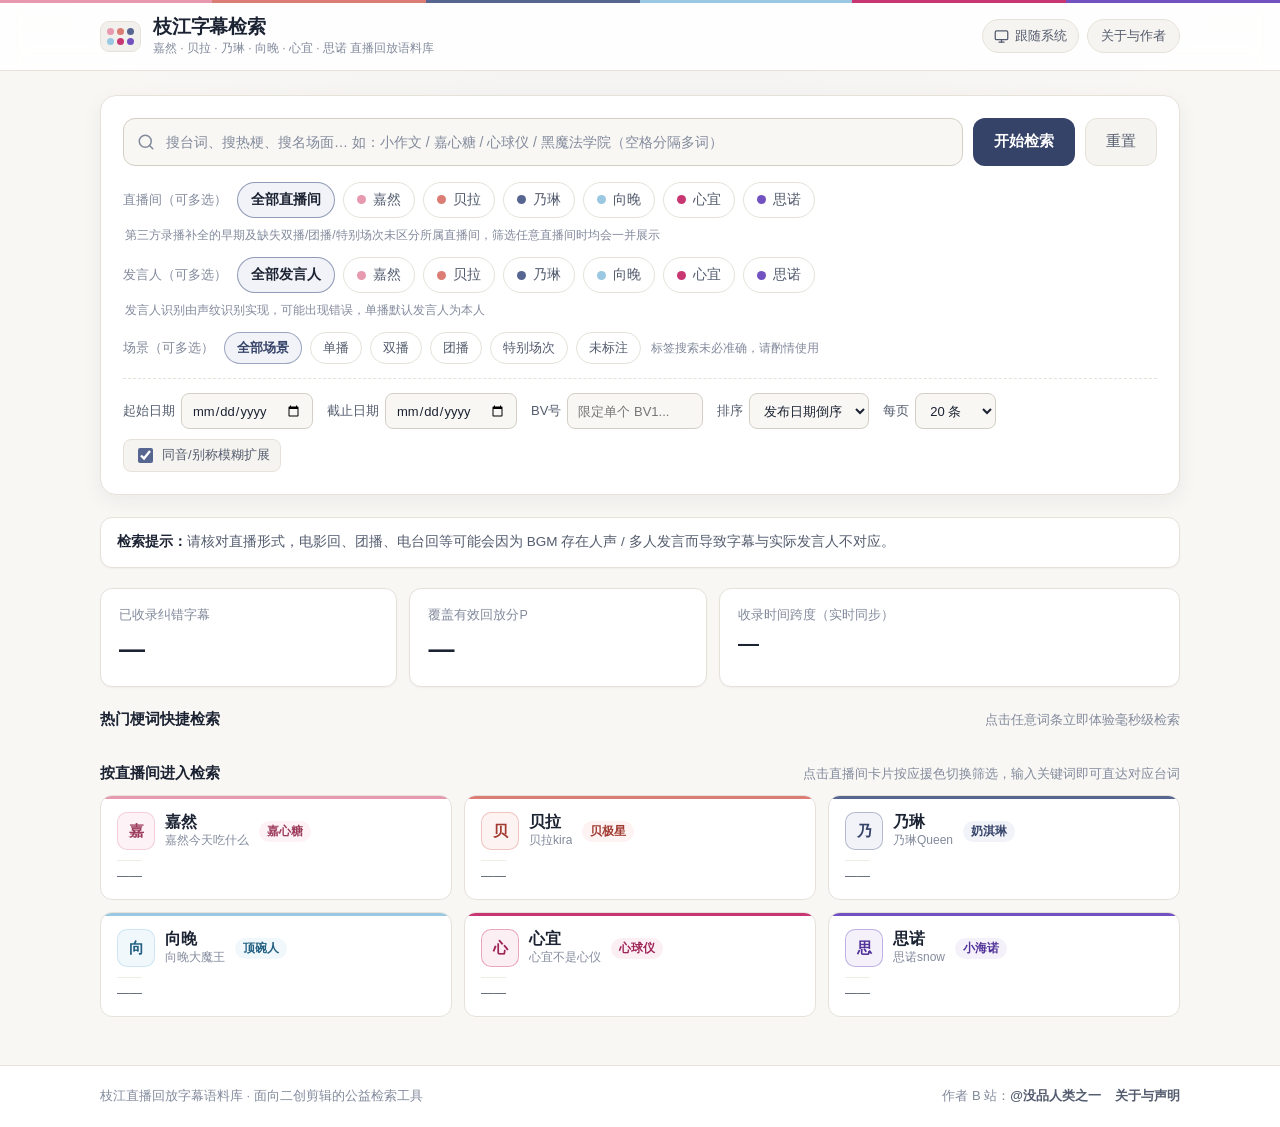
==== commit 972d0ba3: "feat(frontend): add live-room filter caveat for unattributed third-party archive sessions" ====
--- a/frontend/index.html
+++ b/frontend/index.html
@@ -78,6 +78,9 @@
       </form>
 
       <div class="member-strip" id="memberStrip" role="group" aria-label="按直播间多选筛选"></div>
+      <div class="strip-caveat-row">
+        <span class="scene-caveat">第三方录播补全的早期及缺失双播/团播/特别场次未区分所属直播间，筛选任意直播间时均会一并展示</span>
+      </div>
 
       <div class="member-strip speaker-strip" id="speakerStrip" role="group" aria-label="按发言人多选筛选"></div>
       <div class="strip-caveat-row">
@@ -246,7 +249,7 @@
     </div>
   </div>
 
-  <script src="./config.js?v=20261127h"></script>
-  <script src="./app.js?v=20261127h"></script>
+  <script src="./config.js?v=20261128a"></script>
+  <script src="./app.js?v=20261128a"></script>
 </body>
 </html>
